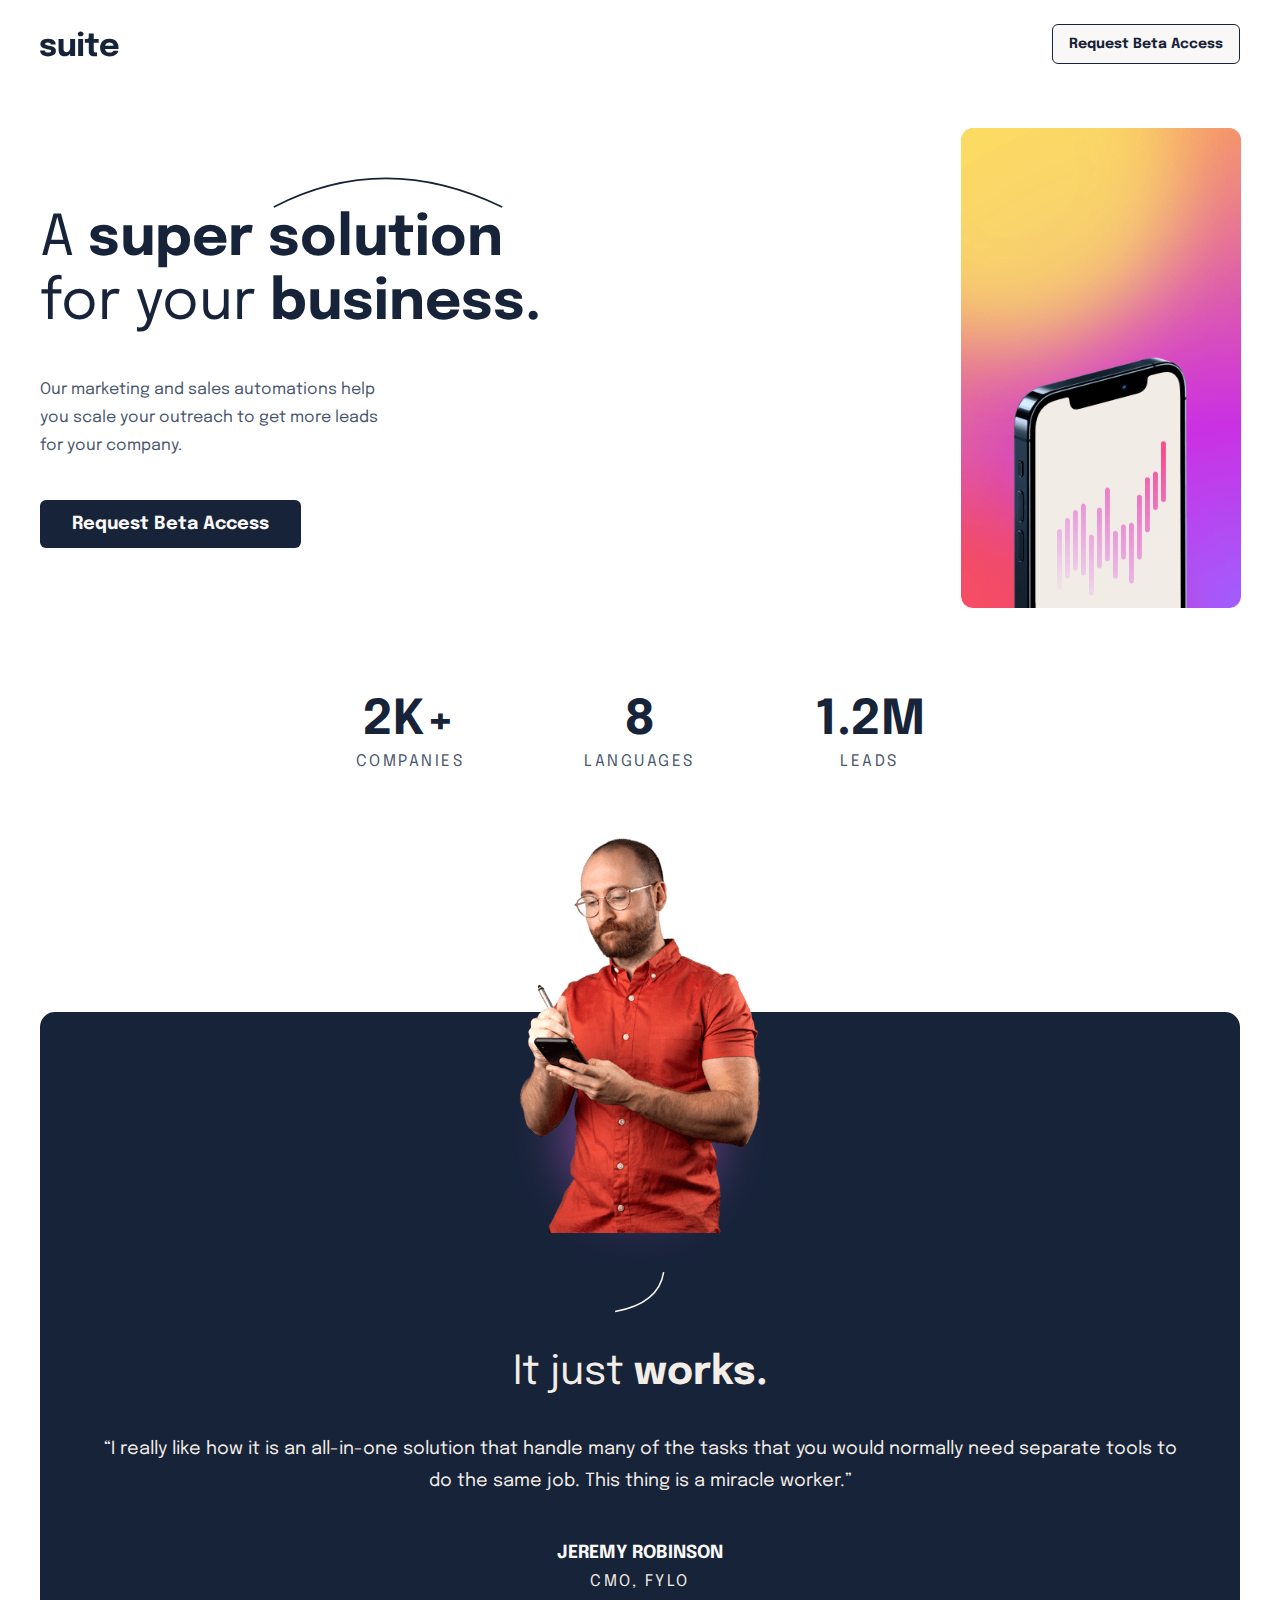
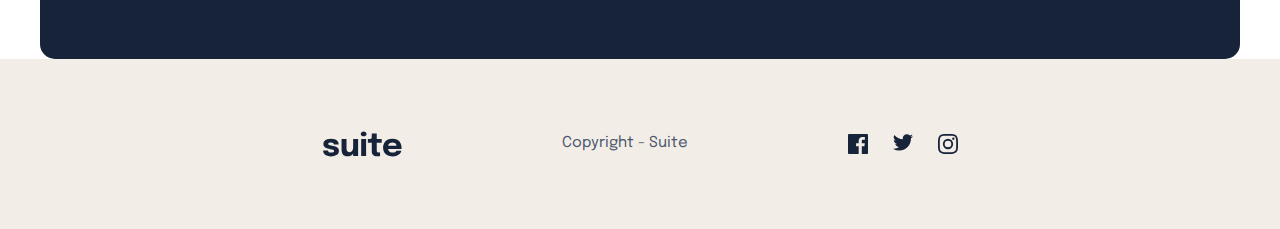
==== suite-landing-page/starter-code/index.html @ a3b5d8e9 "initial commit" ====
<!DOCTYPE html>
<html lang="en">

<head>
  <meta charset="UTF-8">
  <meta name="viewport" content="width=device-width, initial-scale=1.0">
  <link rel="icon" type="image/png" sizes="32x32" href="./assets/favicon-32x32.png">
  <link rel="stylesheet" href="reset.css">
  <link rel="stylesheet" href="styles.css">
  <title>Frontend Mentor | Suite landing page</title>
</head>

<body>
  <header>
    <nav class="navbar container">
      <img src="./assets/logo.svg" alt="logo do site">
      <button class="btn-primary">Request Beta Access</button>
    </nav>
  </header>

  <main>
    <div class="container">
      <h1 class="heading-l">A <span>super solution</span> <br>for your <span>business.</span>
        <img class="pattern-main" src="./assets/pattern-curved-line-1.svg" alt="pattern de linha curvada">
      </h1>
      <p class="main-description">Our marketing and sales automations help <br>you scale your outreach to get more leads
        <br>for your company.</p>
      <button class="btn-secondary">Request Beta Access</button>
      
      <img class="main-hero" src="./assets/image-hero-landscape.png" alt="imagem de um celular">
      <img class="main-hero-tablet" src="./assets/image-hero-portrait.png" alt="imagem de um celular">
      <img class="main-hero-desktop" src="./assets/image-hero-portrait@2x.png" alt="imagem de um celular">
    </div>
    <div class="infos">
      <div class="info-item">
        <h1>2K+</h1>
        <span>Companies</span>
      </div>
      <div class="info-item">
        <h1>8</h1>
        <span>Languages</span>
      </div>
      <div class="info-item">
        <h1>1.2M</h1>
        <span>Leads</span>
      </div>
    </div>

  </main>

  <footer>
    <div class="container container-2">
      <img class="pattern-blur" src="./assets/pattern-blur.svg" alt="pattern de borrão de luz">
      <img class="image-jeremy" src="./assets/image-jeremy-small.png" alt="imagem de um homem no celular">
      <img class="image-jeremy-desktop" src="./assets/image-jeremy-large@2x.png" alt="imagem de um homem no celular">
      <img class="pattern-footer" src="./assets/pattern-curved-line-2.svg" alt="pattern de linha curvada">
      <h1>It just <span>works.</span></h1>
      <p>“I really like how it is an all-in-one solution that handle many of the tasks that you would normally need
        separate tools to do the same job. This thing is a miracle worker.”</p>
      <div class="spans-jeremy-cmo">
        <span class="span-jeremy">Jeremy Robinson<br></span>
        <span class="span-cmo">Cmo, Fylo</span>
      </div>
    </div>
    
    <nav class="nav-footer">
      <img class="logo-footer" src="./assets/logo.svg" alt="logo do site">
      <span>Copyright - Suite</span>
      <div class="icons-footer">
        <img src="./assets/icon-facebook.svg" alt="icon do facebook">
        <img src="./assets/icon-twitter.svg" alt="icon do twitter">
        <img src="./assets/icon-instagram.svg" alt="icon do instagram">
      </div>
    </nav>
  </footer>
</body>

</html>
---- suite-landing-page/starter-code/styles.css ----
@import url('https://fonts.googleapis.com/css2?family=Epilogue:wght@400;700&display=swap');

/*GERAL*/

:root {
    --grey: #49566D;
    --dark-blue: #172339;
    --cream-white: #FAF8F6;
    --cream: #F3EDE7;
}

html {
    font-size: 62.5%; /*medidas relativas pra fontes*/
}

body * {
    font-family: 'Epilogue', sans-serif; /*grau de especificidade maior que o do reset.css*/
}

.container {
    padding-right: 16px; /*paddings de 16px ao longo da landing page*/
    padding-left: 16px;
}

/*HEADER*/

.navbar {
    display: flex;
    justify-content: space-between;
    align-items: center;
    margin-top: 24px;
}

.btn-primary {
    color: var(--dark-blue);
    border: 1px solid var(--dark-blue);
    border-radius: 6px;
    padding: 12px 16px;
    background-color: var(--cream-white);
    font-weight: bold;
    font-size: 1.4rem;
    transition: all .3s linear;
    cursor: pointer;
}

.btn-primary:hover {
    color: var(--cream-white);
    background-color: var(--dark-blue);
}

/*MAIN*/

/*dúvida pra centralizar essa div
.container-1  {
    margin: 0 auto; 
}
*/

.pattern-main {
    position: absolute;
    max-width: 150px;
    bottom: 84px;
    left: 160px;
}

.heading-l {
    color: var(--dark-blue);
    font-size: 3.8rem;
    font-weight: 400;
    margin-top: 84px;
    margin-bottom: 32px;
    position: relative;
    line-height: 44px;
}

.heading-l span {
    font-weight: bold;
}

.main-description {
    color: var(--grey);
    font-size: 1.6rem;
    font-weight: 400;
    margin-bottom: 32px;
    line-height: 28px;
}

.btn-secondary {
    color: var(--cream-white);
    border: none;
    border-radius: 6px;
    padding: 15px 32px;
    background-color: var(--dark-blue);
    font-weight: bold;
    font-size: 1.8rem;
    /*transition: all .3s linear; o transition não funciona aqui, tem que ser animation por conta do background ser um gradiente*/
    cursor: pointer;
    margin-bottom: 55px;
}

.btn-secondary:hover {
    background: linear-gradient(135deg, #A060FF 0%, #CB30E3 49.21%, #FFA84E 100%);
}

.main-hero {
    display: block;
    margin: 0 auto;
}

.main-hero-tablet, .main-hero-desktop {
    display: none;
}

main .infos {
    display: flex;
    flex-direction: column;
    align-items: center;
    text-align: center;
    gap: 32px;
    margin: 56px 0px;
    margin-bottom: 237px;
}

.info-item h1 {
    color: var(--dark-blue);
    font-size: 4.8rem;
    font-weight: bold;
    line-height: 56px;
}

.info-item span {
    color: var(--grey);
    font-size: 1.6rem;
    font-weight: 400;
    text-transform: uppercase;
    letter-spacing: 2.5px;
    line-height: 26px;
}

/*FOOTER*/

footer .container {
    background-color: var(--dark-blue);
    border-radius: 15px;
    display: flex;
    flex-direction: column;
    align-items: center;
    text-align: center;
    gap: 40px;
    position: relative;
}

footer .pattern-blur {
    position: absolute;
    top: -17px;
    max-width: 280px;
}

footer .image-jeremy-desktop {
    display: none;
}

footer .image-jeremy {
    position: absolute;
    top: -174px;
}

.pattern-footer {
    max-width: 50px;
    margin-top: 260px;
}

footer h1 {
    color: var(--cream);
    font-size: 4.0rem;
    font-weight: 400;
}

footer h1 span {
    font-weight: bold;
}

footer p {
    color: var(--cream);
    font-size: 1.8rem;
    font-weight: 400;
    line-height: 32px;
}

footer .span-jeremy {
    color: var(--cream-white);
    font-size: 1.8rem;
    font-weight: bold;
    text-transform: uppercase;
    padding-bottom: 12px; /*não estou conseguindo dar um espaçamento entre esses dois spans*/
    line-height: 32px;
}

footer .span-cmo {
    color: var(--cream);
    font-size: 1.6rem;
    text-transform: uppercase;
    letter-spacing: 2.5px;
    line-height: 26px;
}

footer .spans-jeremy-cmo {
    padding-bottom: 64px;
}

.nav-footer {
    display: flex;
    flex-direction: column;
    align-items: center;
    gap: 33px; /*perguntar o mateus sobre esse gap aqui*/
    background-color: var(--cream);
}

.nav-footer .logo-footer {
    margin-top: 56px;
}

.nav-footer span {
    color: var(--grey);
    font-size: 1.5rem;
    font-weight: 400;
}

.icons-footer {
    display: grid;
    grid-template-columns: repeat(3, 1fr);
    grid-template-rows: 1fr;
    grid-column-gap: 25px;
    /*não sei como fazer o hover aqui, os icons têm que ficar mais claros*/
    margin-bottom: 76px;
}

/*MEDIA QUERY*/

@media screen and (min-width: 768px) {
    /*GERAL*/

    .container {
        padding-right: 40px;
        padding-left: 40px;
    }

    /*HEADER*/

    .navbar {
        padding-bottom: 60px;
    }

    /*MAIN*/

    .pattern-main {
        max-width: 230px;
        bottom: 128px;
        left: 233px;
    }

    .heading-l {
        font-size: 5.6rem;
        margin-top: 84px;
        margin-bottom: 40px;
        line-height: 64px;
    }

    .main-description {
        margin-bottom: 40px;
    }

    .main-hero {
        display: none;
    }

    .main-hero-tablet {
        display: block;
        position: absolute;
        max-width: 280px;
        top: 128px;
        right: 39px;
        z-index: -1;
    }

    main .infos {
        display: flex;
        flex-direction: row;
        justify-content: center;
        text-align: center;
        gap: 120px;
        margin: 90px 0px;
        margin-bottom: 237px;
    }

    /*FOOTER*/

    .container-2 {
        padding-right: 58px;
        padding-left: 58px;
        margin-right: 40px;
        margin-left: 40px;
    }

    .nav-footer {
        flex-direction: row;
        align-items: center;
        justify-content: center;
        gap: 160px;
        padding: 72px 40px;
    }

    .nav-footer .logo-footer {
        margin-top: 0px;
    }

    .icons-footer {
        margin-bottom: 0px;
    }

}

@media screen and (min-width: 1440px) {
    /*GERAL*/

    .container {
        padding-right: 165px;
        padding-left: 165px;
    }

    /*HEADER*/

    .navbar {
        padding-bottom: 170px;
    }

    /*MAIN*/

    .heading-l {
        font-size: 7.2rem;
    }

    main {
        display: flex;
        margin: 0 auto;
    }

    .pattern-main {
        max-width: 280px;
        bottom: 149px;
        left: 304px;
    }

    .main-hero-tablet  {
        display: none;
    }    

    .main-hero-desktop {
        display: block;
        position: absolute;
        max-width: 350px;
        top: 176px;
        left: 715px;
        z-index: -1;
    }

    main .infos {
        display: flex;
        flex-direction: column;
        text-align: left;
        gap: 60px;
        margin-left: 285px;
    }

    /*FOOTER*/

    footer .pattern-blur {
        top: 143px;
        left: 53px;
        max-width: 100%;
    }

    .image-jeremy {
        display: none;
    }

    footer .image-jeremy-desktop {
        display: block;
        position: absolute;
        max-width: 480px;
        left: 104px;
        top: -42px;
    }

    .container-2 {
        /*display: flex; o display flex não está funcionando aqui*/
        padding-right: 125px;
        padding-left: 634px;
        margin-right: 165px;
        margin-left: 165px; /*isso aqui não seria caso de margin 0 auto?*/
    }

    .nav-footer {
        justify-content: space-around;
        padding-top: 95px;
        padding-bottom: 72px;
    }

}
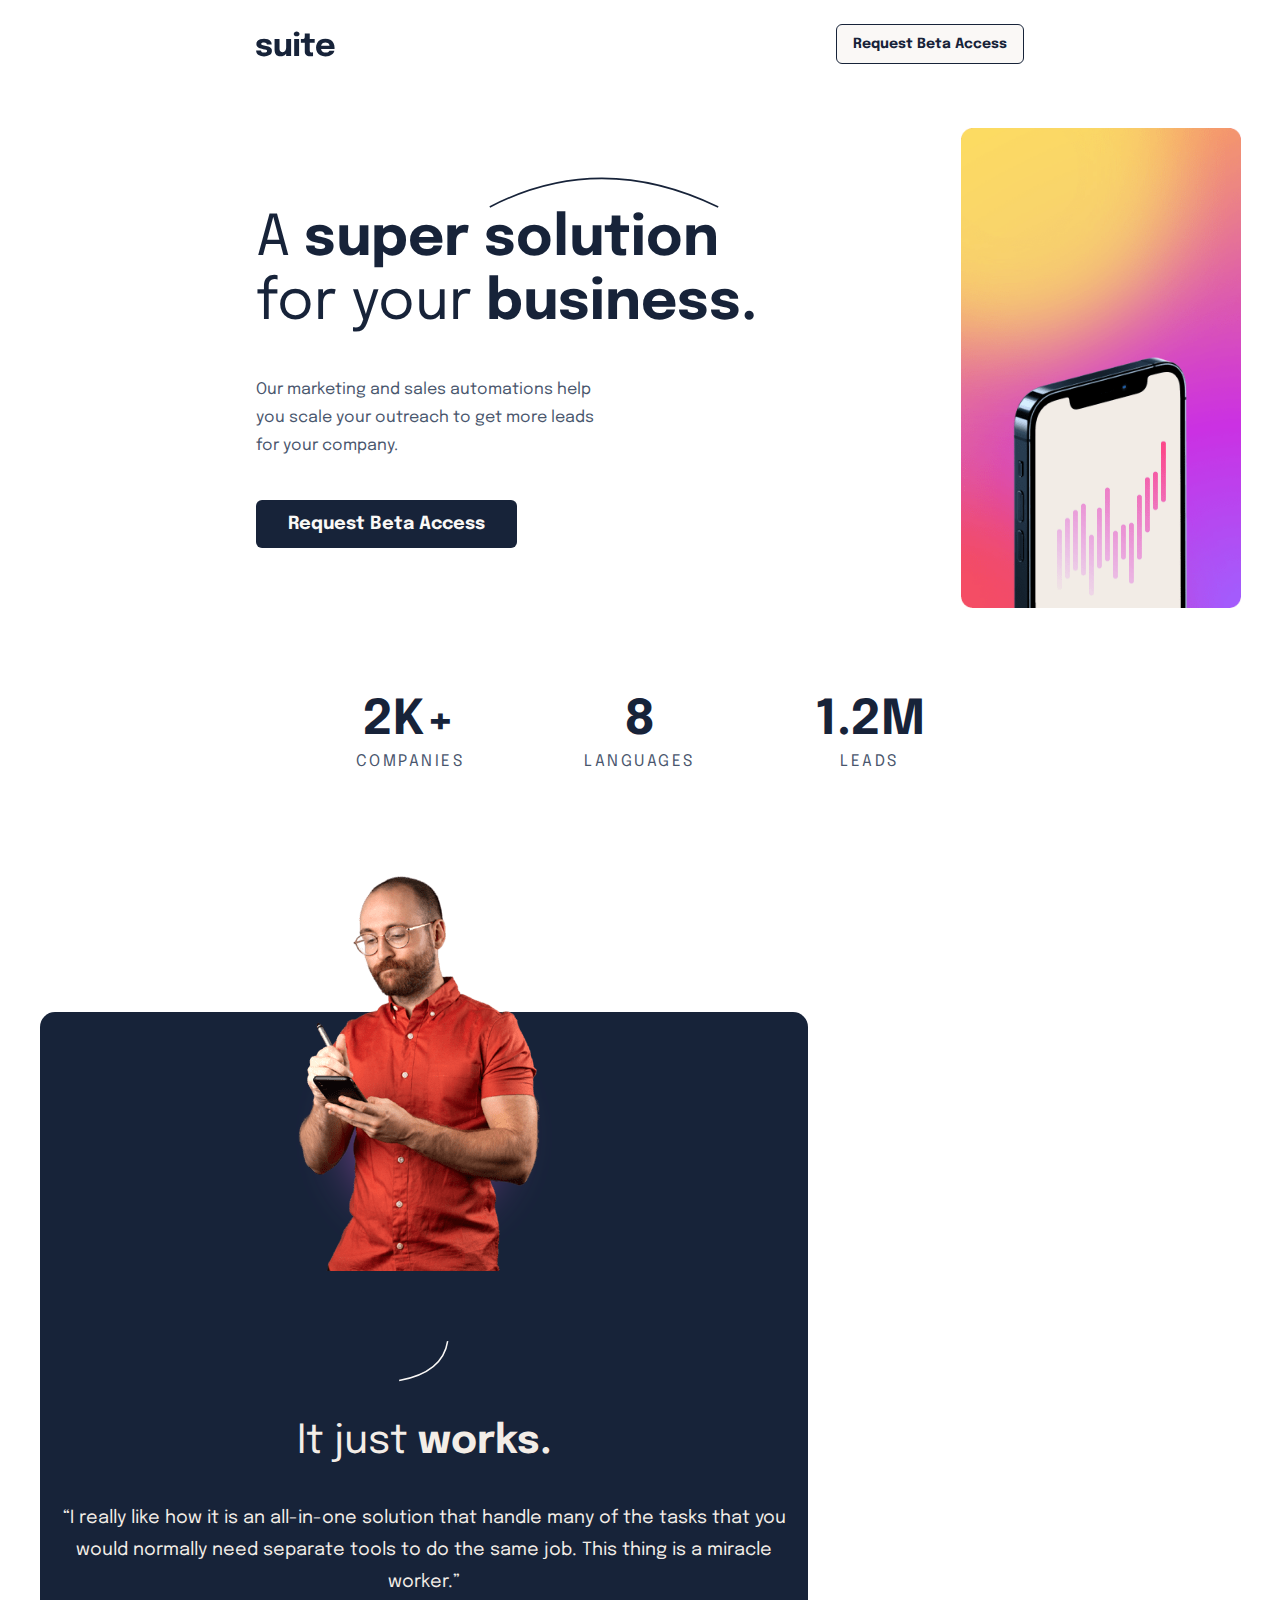
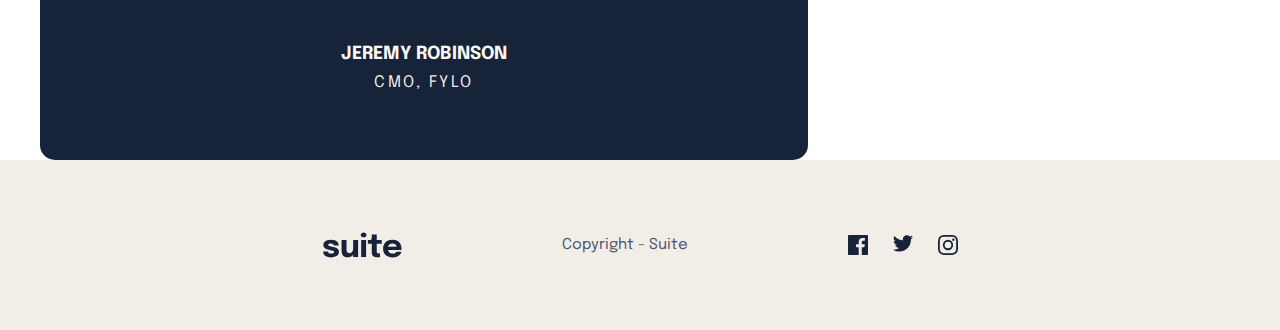
==== commit 76b285c5: "Commit push" ====
--- a/suite-landing-page/starter-code/index.html
+++ b/suite-landing-page/starter-code/index.html
@@ -23,10 +23,9 @@
       <h1 class="heading-l">A <span>super solution</span> <br>for your <span>business.</span>
         <img class="pattern-main" src="./assets/pattern-curved-line-1.svg" alt="pattern de linha curvada">
       </h1>
-      <p class="main-description">Our marketing and sales automations help <br>you scale your outreach to get more leads
-        <br>for your company.</p>
+      <p class="main-description">Our marketing and sales automations help <br>you scale your outreach to get more leads 
+      <br>for your company.</p>
       <button class="btn-secondary">Request Beta Access</button>
-      
       <img class="main-hero" src="./assets/image-hero-landscape.png" alt="imagem de um celular">
       <img class="main-hero-tablet" src="./assets/image-hero-portrait.png" alt="imagem de um celular">
       <img class="main-hero-desktop" src="./assets/image-hero-portrait@2x.png" alt="imagem de um celular">
@@ -45,24 +44,26 @@
         <span>Leads</span>
       </div>
     </div>
-
   </main>
 
   <footer>
-    <div class="container container-2">
-      <img class="pattern-blur" src="./assets/pattern-blur.svg" alt="pattern de borrão de luz">
-      <img class="image-jeremy" src="./assets/image-jeremy-small.png" alt="imagem de um homem no celular">
-      <img class="image-jeremy-desktop" src="./assets/image-jeremy-large@2x.png" alt="imagem de um homem no celular">
+    <div class="container recommendation-box">
+      <div class="recommendation-box-left">
+        <img class="pattern-blur" src="./assets/pattern-blur.svg" alt="pattern de borrão de luz">
+        <img class="image-jeremy" src="./assets/image-jeremy-small.png" alt="imagem de um homem no celular">
+        <img class="image-jeremy-desktop" src="./assets/image-jeremy-large@2x.png" alt="imagem de um homem no celular">
+      </div>
       <img class="pattern-footer" src="./assets/pattern-curved-line-2.svg" alt="pattern de linha curvada">
-      <h1>It just <span>works.</span></h1>
-      <p>“I really like how it is an all-in-one solution that handle many of the tasks that you would normally need
-        separate tools to do the same job. This thing is a miracle worker.”</p>
-      <div class="spans-jeremy-cmo">
-        <span class="span-jeremy">Jeremy Robinson<br></span>
-        <span class="span-cmo">Cmo, Fylo</span>
+      <div class="recommendation-box-right">
+        <h1>It just <span>works.</span></h1>
+        <p>“I really like how it is an all-in-one solution that handle many of the tasks that you would normally need
+            separate tools to do the same job. This thing is a miracle worker.”</p>
+        <div class="spans-jeremy-cmo">
+          <span class="span-jeremy">Jeremy Robinson<br></span>
+          <span class="span-cmo">Cmo, Fylo</span>
+        </div>
       </div>
     </div>
-    
     <nav class="nav-footer">
       <img class="logo-footer" src="./assets/logo.svg" alt="logo do site">
       <span>Copyright - Suite</span>
--- a/suite-landing-page/starter-code/styles.css
+++ b/suite-landing-page/starter-code/styles.css
@@ -1,7 +1,6 @@
 @import url('https://fonts.googleapis.com/css2?family=Epilogue:wght@400;700&display=swap');
 
 /*GERAL*/
-
 :root {
     --grey: #49566D;
     --dark-blue: #172339;
@@ -18,12 +17,13 @@
 }
 
 .container {
-    padding-right: 16px; /*paddings de 16px ao longo da landing page*/
-    padding-left: 16px;
+    /*padding-right: 16px;
+    padding-left: 16px;*/
+    width: 100%;
+    margin: 0 auto;
 }
 
 /*HEADER*/
-
 .navbar {
     display: flex;
     justify-content: space-between;
@@ -49,14 +49,7 @@
 }
 
 /*MAIN*/
-
-/*dúvida pra centralizar essa div
-.container-1  {
-    margin: 0 auto; 
-}
-*/
-
-.pattern-main {
+.pattern-main { /*magic numbers?*/
     position: absolute;
     max-width: 150px;
     bottom: 84px;
@@ -85,7 +78,7 @@
     line-height: 28px;
 }
 
-.btn-secondary {
+.btn-secondary { /*não achei códigos de outras pessoas q tenham feito essa transição no botão*/
     color: var(--cream-white);
     border: none;
     border-radius: 6px;
@@ -104,7 +97,7 @@
 
 .main-hero {
     display: block;
-    margin: 0 auto;
+    margin: 0 auto; /*isso aqui tá sendo aplicado?*/
 }
 
 .main-hero-tablet, .main-hero-desktop {
@@ -138,36 +131,50 @@
 }
 
 /*FOOTER*/
-
-footer .container {
+footer .recommendation-box {
     background-color: var(--dark-blue);
     border-radius: 15px;
     display: flex;
     flex-direction: column;
     align-items: center;
     text-align: center;
-    gap: 40px;
+    height: 748px;
+}
+
+.recommendation-box-left {
+    height: 50%;
     position: relative;
 }
 
 footer .pattern-blur {
+    max-width: 280px;
     position: absolute;
-    top: -17px;
-    max-width: 280px;
+    bottom: 50px;
+    left: calc(50% - 140px);
+}
+
+footer .image-jeremy {
+    max-width: 252px;
+    position: absolute;
+    bottom: 55px;
+    left: calc(50% - 126px);
 }
 
 footer .image-jeremy-desktop {
     display: none;
 }
 
-footer .image-jeremy {
-    position: absolute;
-    top: -174px;
-}
-
 .pattern-footer {
     max-width: 50px;
-    margin-top: 260px;
+    margin-top: 15px;
+    margin-bottom: 40px;
+}
+
+.recommendation-box-right {
+    height: 50%;
+    display: flex;
+    flex-direction: column;
+    gap: 40px;
 }
 
 footer h1 {
@@ -192,7 +199,6 @@
     font-size: 1.8rem;
     font-weight: bold;
     text-transform: uppercase;
-    padding-bottom: 12px; /*não estou conseguindo dar um espaçamento entre esses dois spans*/
     line-height: 32px;
 }
 
@@ -235,25 +241,22 @@
     margin-bottom: 76px;
 }
 
-/*MEDIA QUERY*/
-
+/*MEDIA QUERY-TABLET*/
 @media screen and (min-width: 768px) {
     /*GERAL*/
-
     .container {
-        padding-right: 40px;
-        padding-left: 40px;
+        /*padding-right: 40px;
+        padding-left: 40px;*/
+        max-width: 768px;
     }
 
     /*HEADER*/
-
     .navbar {
         padding-bottom: 60px;
     }
 
     /*MAIN*/
-
-    .pattern-main {
+    .pattern-main { /*magic numbers?*/
         max-width: 230px;
         bottom: 128px;
         left: 233px;
@@ -274,7 +277,7 @@
         display: none;
     }
 
-    .main-hero-tablet {
+    .main-hero-tablet { /*magic numbers?*/
         display: block;
         position: absolute;
         max-width: 280px;
@@ -283,7 +286,7 @@
         z-index: -1;
     }
 
-    main .infos {
+    main .infos { /*magic numbers?*/
         display: flex;
         flex-direction: row;
         justify-content: center;
@@ -294,12 +297,9 @@
     }
 
     /*FOOTER*/
-
-    .container-2 {
-        padding-right: 58px;
-        padding-left: 58px;
+    footer .recommendation-box {
+        margin-left: 40px;
         margin-right: 40px;
-        margin-left: 40px;
     }
 
     .nav-footer {
@@ -317,35 +317,33 @@
     .icons-footer {
         margin-bottom: 0px;
     }
-
-}
-
+}
+
+/*MEDIA QUERY-DESKTOP*/
 @media screen and (min-width: 1440px) {
     /*GERAL*/
-
     .container {
-        padding-right: 165px;
-        padding-left: 165px;
+        /*padding-right: 165px;
+        padding-left: 165px;*/
+        max-width: 1440px;
     }
 
     /*HEADER*/
-
     .navbar {
         padding-bottom: 170px;
     }
 
     /*MAIN*/
-
     .heading-l {
         font-size: 7.2rem;
     }
 
     main {
         display: flex;
-        margin: 0 auto;
-    }
-
-    .pattern-main {
+        margin: 0 auto; /*isso tá funcionando aqui?*/
+    }
+
+    .pattern-main { /*magic numbers?*/
         max-width: 280px;
         bottom: 149px;
         left: 304px;
@@ -353,9 +351,9 @@
 
     .main-hero-tablet  {
         display: none;
-    }    
-
-    .main-hero-desktop {
+    }
+
+    .main-hero-desktop { /*magic numbers?*/
         display: block;
         position: absolute;
         max-width: 350px;
@@ -364,7 +362,7 @@
         z-index: -1;
     }
 
-    main .infos {
+    main .infos { /*magic numbers?*/
         display: flex;
         flex-direction: column;
         text-align: left;
@@ -373,31 +371,44 @@
     }
 
     /*FOOTER*/
+    footer .recommendation-box {
+        margin-left: 164px;
+        margin-right: 164px;
+        flex-direction: row;
+        height: 545px;
+    }
+
+    .recommendation-box-left {
+        width: 50%;
+    }
+
+    .recommendation-box-right {
+        width: 50%;
+        text-align: left;
+    }
 
     footer .pattern-blur {
-        top: 143px;
-        left: 53px;
-        max-width: 100%;
-    }
-
-    .image-jeremy {
+        max-width: 520px;
+        bottom: -136px;
+        left: calc(50% - 260px);
+    }
+
+    footer .image-jeremy {
         display: none;
     }
 
     footer .image-jeremy-desktop {
         display: block;
         position: absolute;
-        max-width: 480px;
-        left: 104px;
-        top: -42px;
-    }
-
-    .container-2 {
-        /*display: flex; o display flex não está funcionando aqui*/
-        padding-right: 125px;
-        padding-left: 634px;
-        margin-right: 165px;
-        margin-left: 165px; /*isso aqui não seria caso de margin 0 auto?*/
+        max-width: 375px;
+        left: calc(50% - 187px);
+        bottom: -136px;
+    }
+
+    .pattern-footer {
+        max-width: 65px;
+        margin-left: 53px;
+        margin-right: 53px;
     }
 
     .nav-footer {
@@ -405,5 +416,4 @@
         padding-top: 95px;
         padding-bottom: 72px;
     }
-
 }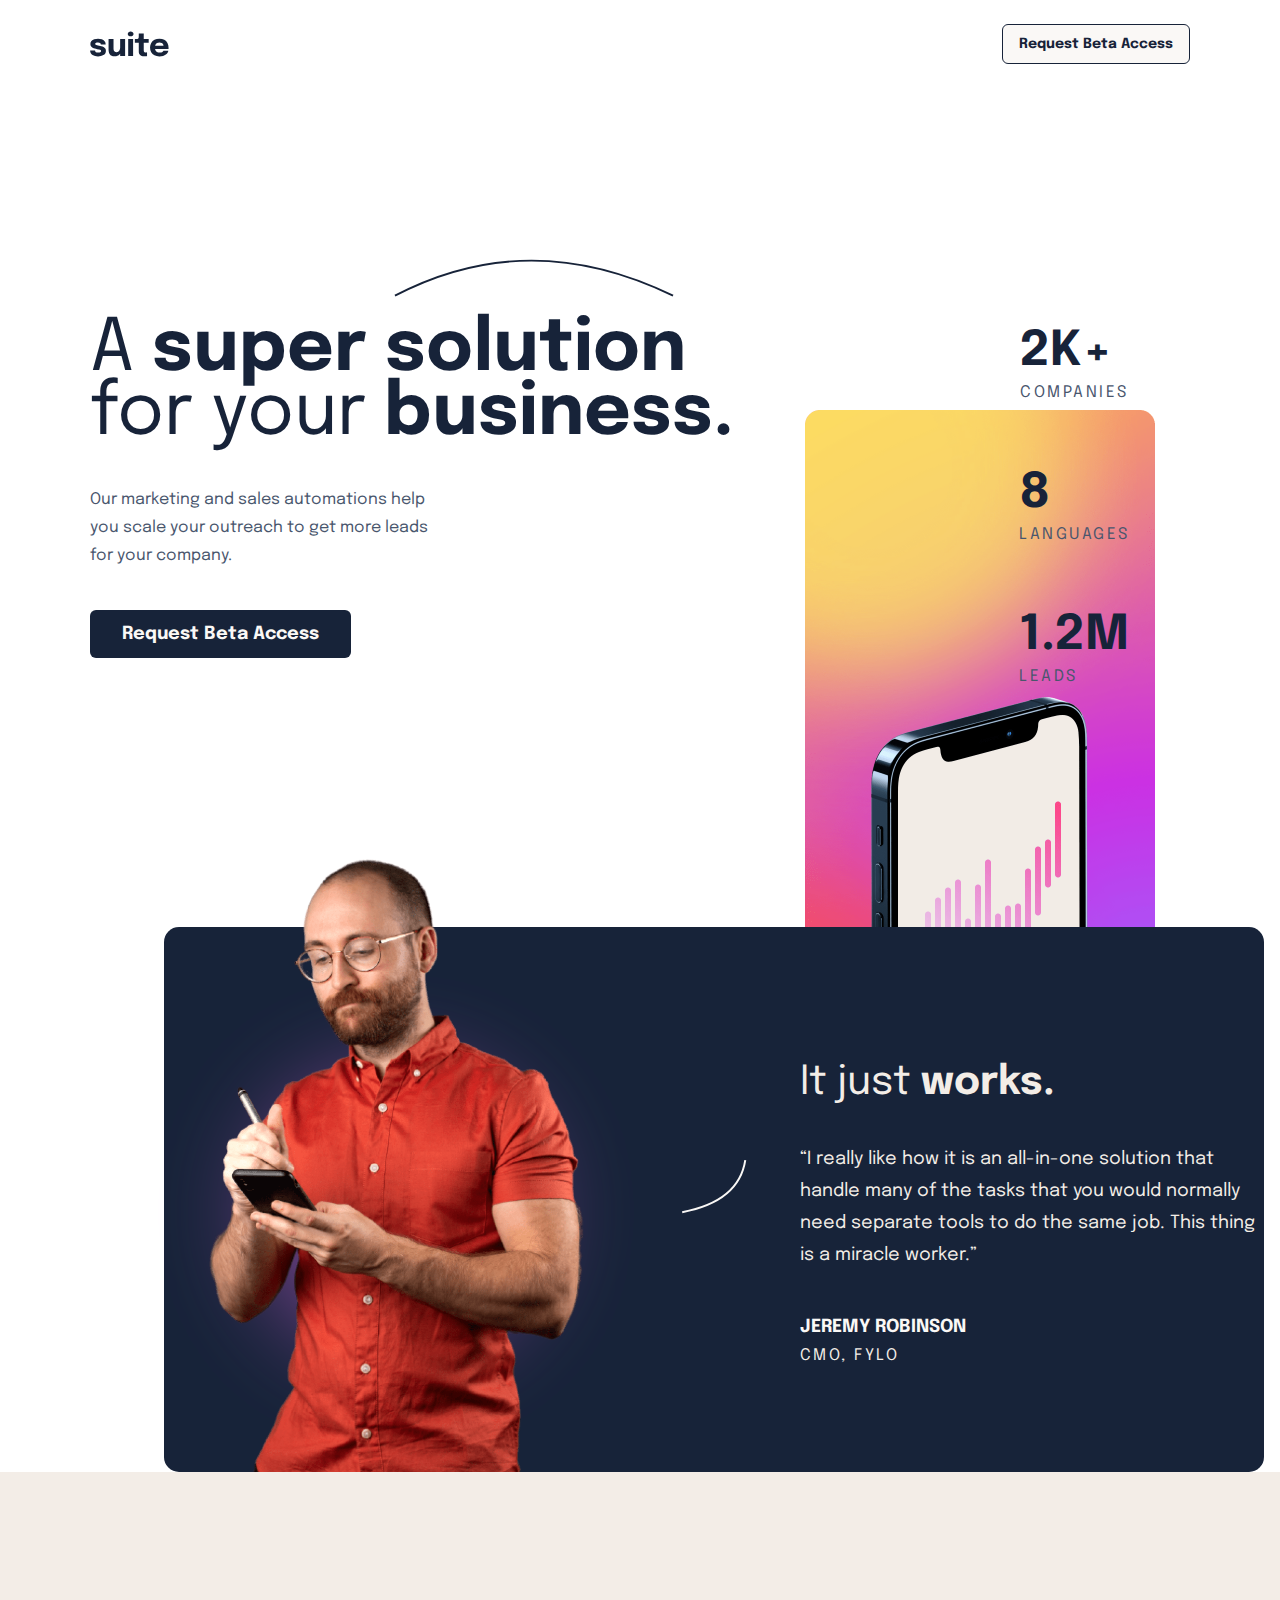
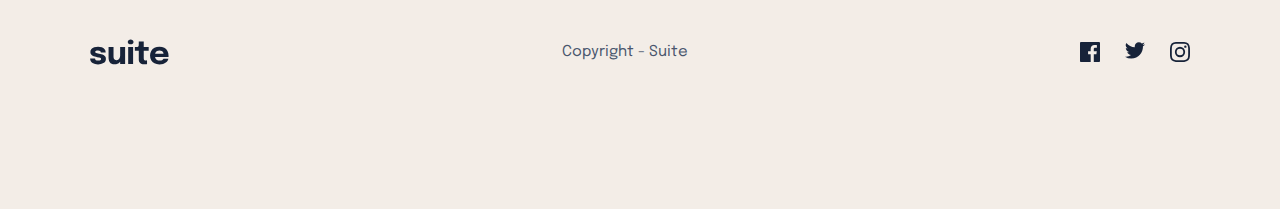
==== commit e059886f: "changes" ====
--- a/suite-landing-page/starter-code/index.html
+++ b/suite-landing-page/starter-code/index.html
@@ -18,8 +18,8 @@
     </nav>
   </header>
 
-  <main>
-    <div class="container">
+  <main class="container">
+    <div class="heading-container">
       <h1 class="heading-l">A <span>super solution</span> <br>for your <span>business.</span>
         <img class="pattern-main" src="./assets/pattern-curved-line-1.svg" alt="pattern de linha curvada">
       </h1>
@@ -65,12 +65,14 @@
       </div>
     </div>
     <nav class="nav-footer">
-      <img class="logo-footer" src="./assets/logo.svg" alt="logo do site">
-      <span>Copyright - Suite</span>
-      <div class="icons-footer">
-        <img src="./assets/icon-facebook.svg" alt="icon do facebook">
-        <img src="./assets/icon-twitter.svg" alt="icon do twitter">
-        <img src="./assets/icon-instagram.svg" alt="icon do instagram">
+      <div class="container nav-inner">
+        <img class="logo-footer" src="./assets/logo.svg" alt="logo do site">
+        <span>Copyright - Suite</span>
+        <div class="icons-footer">
+          <img src="./assets/icon-facebook.svg" alt="icon do facebook">
+          <img src="./assets/icon-twitter.svg" alt="icon do twitter">
+          <img src="./assets/icon-instagram.svg" alt="icon do instagram">
+        </div>
       </div>
     </nav>
   </footer>
--- a/suite-landing-page/starter-code/styles.css
+++ b/suite-landing-page/starter-code/styles.css
@@ -17,8 +17,8 @@
 }
 
 .container {
-    /*padding-right: 16px;
-    padding-left: 16px;*/
+    padding-right: 16px;
+    padding-left: 16px;
     width: 100%;
     margin: 0 auto;
 }
@@ -49,6 +49,13 @@
 }
 
 /*MAIN*/
+.heading-container {
+    position: relative;
+    display: flex;
+    flex-direction: column;
+    align-items: center;
+}
+
 .pattern-main { /*magic numbers?*/
     position: absolute;
     max-width: 150px;
@@ -142,7 +149,7 @@
 }
 
 .recommendation-box-left {
-    height: 50%;
+    height: 100%;
     position: relative;
 }
 
@@ -215,18 +222,21 @@
 }
 
 .nav-footer {
+    background-color: var(--cream);
+}
+
+.nav-inner {
     display: flex;
     flex-direction: column;
     align-items: center;
     gap: 33px; /*perguntar o mateus sobre esse gap aqui*/
-    background-color: var(--cream);
-}
-
-.nav-footer .logo-footer {
+}
+
+.nav-inner .logo-footer {
     margin-top: 56px;
 }
 
-.nav-footer span {
+.nav-inner span {
     color: var(--grey);
     font-size: 1.5rem;
     font-weight: 400;
@@ -245,9 +255,14 @@
 @media screen and (min-width: 768px) {
     /*GERAL*/
     .container {
-        /*padding-right: 40px;
-        padding-left: 40px;*/
+        padding-right: 0px;
+        padding-left: 0px;
         max-width: 768px;
+    }
+
+    .heading-container {
+        position: relative;
+        display: block;
     }
 
     /*HEADER*/
@@ -281,8 +296,8 @@
         display: block;
         position: absolute;
         max-width: 280px;
-        top: 128px;
-        right: 39px;
+        bottom: 0px;
+        right: 10%;
         z-index: -1;
     }
 
@@ -302,15 +317,15 @@
         margin-right: 40px;
     }
 
-    .nav-footer {
+    .nav-inner {
         flex-direction: row;
         align-items: center;
-        justify-content: center;
+        justify-content: space-between;
         gap: 160px;
         padding: 72px 40px;
     }
 
-    .nav-footer .logo-footer {
+    .nav-inner .logo-footer {
         margin-top: 0px;
     }
 
@@ -319,13 +334,15 @@
     }
 }
 
+
+
 /*MEDIA QUERY-DESKTOP*/
-@media screen and (min-width: 1440px) {
+@media screen and (min-width: 1100px) {
     /*GERAL*/
     .container {
         /*padding-right: 165px;
         padding-left: 165px;*/
-        max-width: 1440px;
+        max-width: 1100px;
     }
 
     /*HEADER*/
@@ -340,7 +357,6 @@
 
     main {
         display: flex;
-        margin: 0 auto; /*isso tá funcionando aqui?*/
     }
 
     .pattern-main { /*magic numbers?*/
@@ -389,7 +405,7 @@
 
     footer .pattern-blur {
         max-width: 520px;
-        bottom: -136px;
+        bottom: 0px;
         left: calc(50% - 260px);
     }
 
@@ -402,7 +418,7 @@
         position: absolute;
         max-width: 375px;
         left: calc(50% - 187px);
-        bottom: -136px;
+        bottom: 0px;
     }
 
     .pattern-footer {
@@ -412,7 +428,6 @@
     }
 
     .nav-footer {
-        justify-content: space-around;
         padding-top: 95px;
         padding-bottom: 72px;
     }
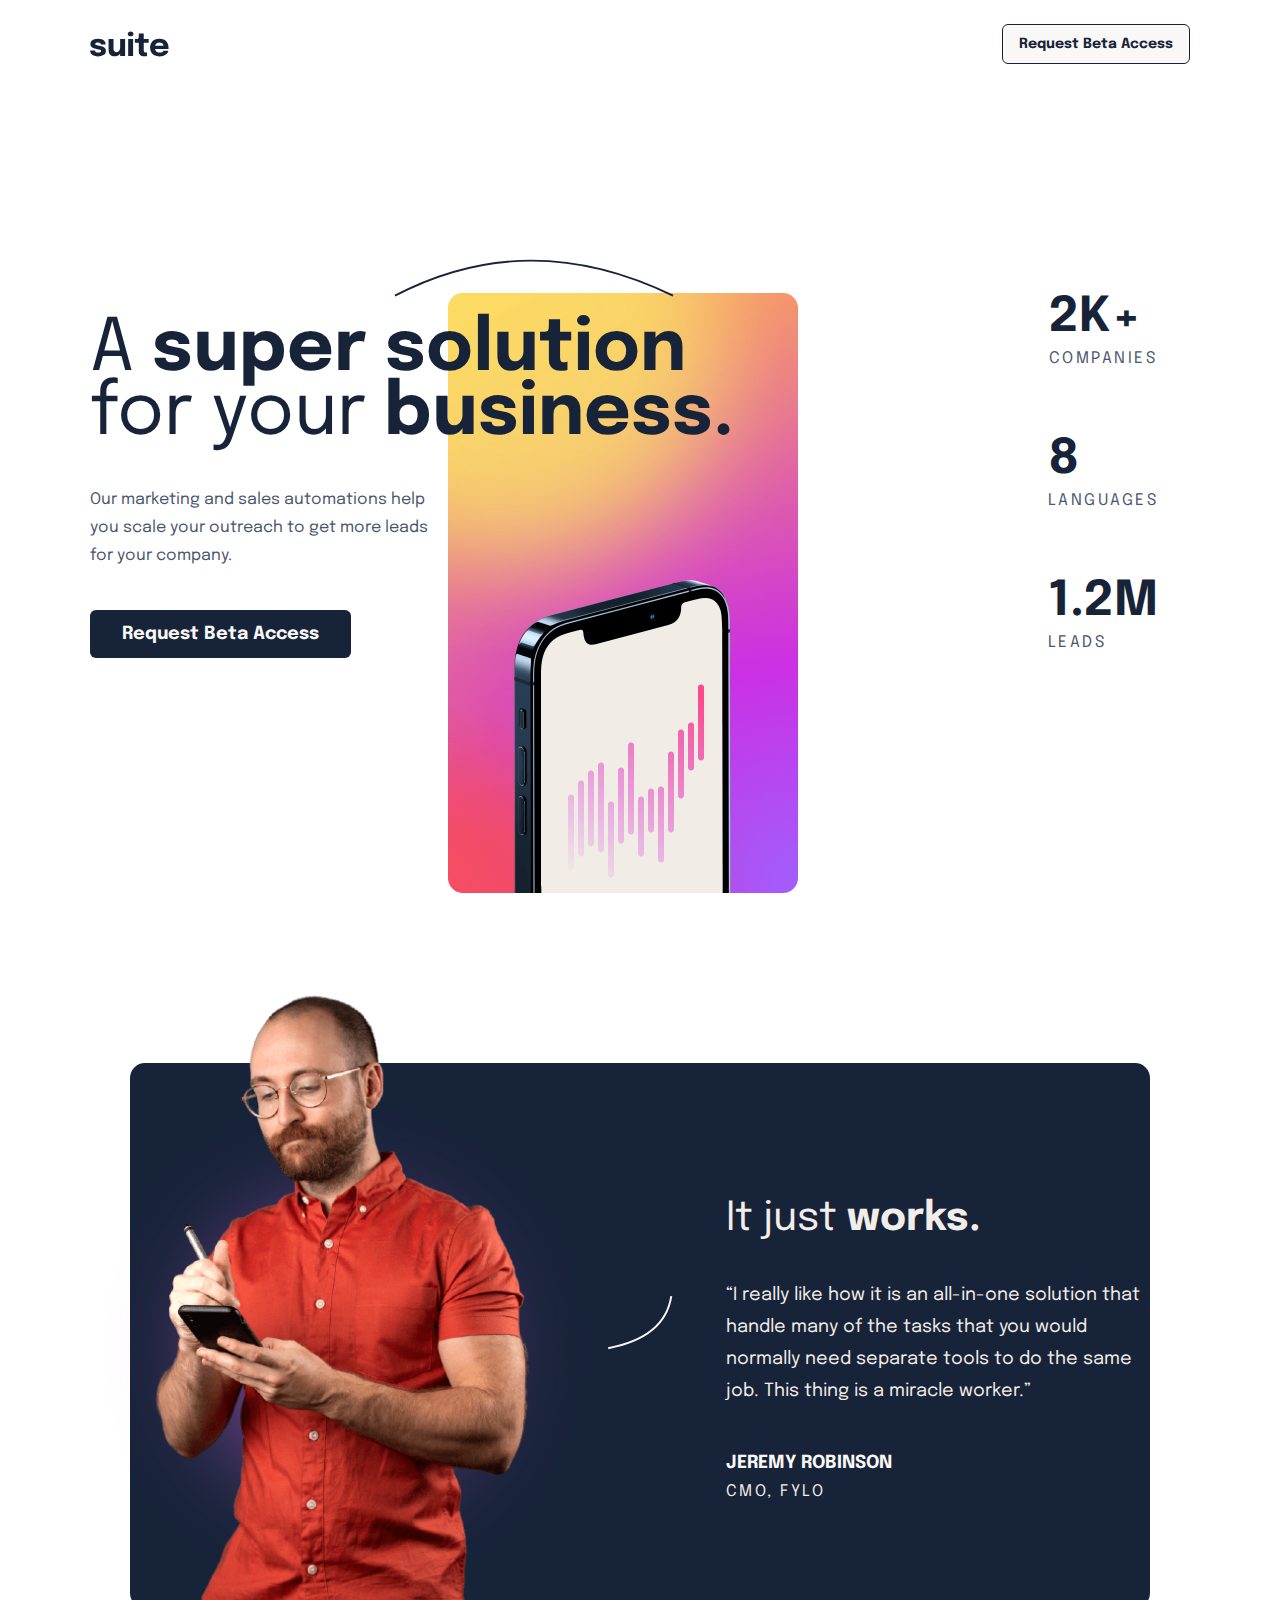
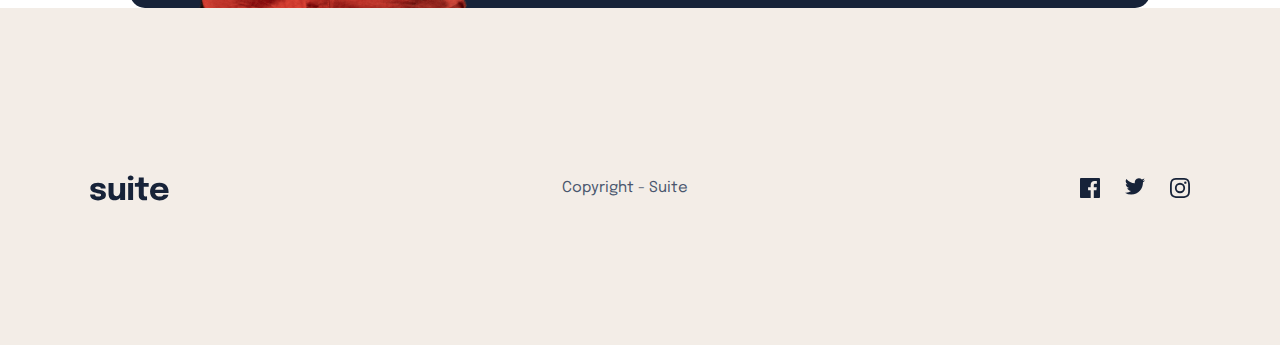
==== commit d38fe77d: "Finishing suite landing page" ====
--- a/suite-landing-page/starter-code/index.html
+++ b/suite-landing-page/starter-code/index.html
@@ -11,14 +11,14 @@
 </head>
 
 <body>
-  <header>
-    <nav class="navbar container">
+  <header class="container">
+    <nav class="navbar">
       <img src="./assets/logo.svg" alt="logo do site">
       <button class="btn-primary">Request Beta Access</button>
     </nav>
   </header>
 
-  <main class="container">
+  <main class="main-content container">
     <div class="heading-container">
       <h1 class="heading-l">A <span>super solution</span> <br>for your <span>business.</span>
         <img class="pattern-main" src="./assets/pattern-curved-line-1.svg" alt="pattern de linha curvada">
@@ -47,20 +47,22 @@
   </main>
 
   <footer>
-    <div class="container recommendation-box">
-      <div class="recommendation-box-left">
-        <img class="pattern-blur" src="./assets/pattern-blur.svg" alt="pattern de borrão de luz">
-        <img class="image-jeremy" src="./assets/image-jeremy-small.png" alt="imagem de um homem no celular">
-        <img class="image-jeremy-desktop" src="./assets/image-jeremy-large@2x.png" alt="imagem de um homem no celular">
-      </div>
-      <img class="pattern-footer" src="./assets/pattern-curved-line-2.svg" alt="pattern de linha curvada">
-      <div class="recommendation-box-right">
-        <h1>It just <span>works.</span></h1>
-        <p>“I really like how it is an all-in-one solution that handle many of the tasks that you would normally need
-            separate tools to do the same job. This thing is a miracle worker.”</p>
-        <div class="spans-jeremy-cmo">
-          <span class="span-jeremy">Jeremy Robinson<br></span>
-          <span class="span-cmo">Cmo, Fylo</span>
+    <div class="container">
+      <div class="recommendation-box">
+        <div class="recommendation-box-left">
+          <img class="pattern-blur" src="./assets/pattern-blur.svg" alt="pattern de borrão de luz">
+          <img class="image-jeremy" src="./assets/image-jeremy-small.png" alt="imagem de um homem no celular">
+          <img class="image-jeremy-desktop" src="./assets/image-jeremy-large@2x.png" alt="imagem de um homem no celular">
+        </div>
+        <img class="pattern-footer" src="./assets/pattern-curved-line-2.svg" alt="pattern de linha curvada">
+        <div class="recommendation-box-right">
+          <h1>It just <span>works.</span></h1>
+          <p>“I really like how it is an all-in-one solution that handle many of the tasks that you would normally need
+              separate tools to do the same job. This thing is a miracle worker.”</p>
+          <div class="spans-jeremy-cmo">
+            <span class="span-jeremy">Jeremy Robinson<br></span>
+            <span class="span-cmo">Cmo, Fylo</span>
+          </div>
         </div>
       </div>
     </div>
--- a/suite-landing-page/starter-code/styles.css
+++ b/suite-landing-page/starter-code/styles.css
@@ -1,6 +1,5 @@
 @import url('https://fonts.googleapis.com/css2?family=Epilogue:wght@400;700&display=swap');
 
-/*GERAL*/
 :root {
     --grey: #49566D;
     --dark-blue: #172339;
@@ -9,26 +8,24 @@
 }
 
 html {
-    font-size: 62.5%; /*medidas relativas pra fontes*/
+    font-size: 62.5%;
 }
 
 body * {
-    font-family: 'Epilogue', sans-serif; /*grau de especificidade maior que o do reset.css*/
+    font-family: 'Epilogue', sans-serif;
 }
 
 .container {
-    padding-right: 16px;
-    padding-left: 16px;
     width: 100%;
     margin: 0 auto;
 }
 
-/*HEADER*/
 .navbar {
     display: flex;
     justify-content: space-between;
     align-items: center;
     margin-top: 24px;
+    padding: 0 16px;
 }
 
 .btn-primary {
@@ -48,7 +45,6 @@
     background-color: var(--dark-blue);
 }
 
-/*MAIN*/
 .heading-container {
     position: relative;
     display: flex;
@@ -56,7 +52,7 @@
     align-items: center;
 }
 
-.pattern-main { /*magic numbers?*/
+.pattern-main {
     position: absolute;
     max-width: 150px;
     bottom: 84px;
@@ -85,7 +81,7 @@
     line-height: 28px;
 }
 
-.btn-secondary { /*não achei códigos de outras pessoas q tenham feito essa transição no botão*/
+.btn-secondary {
     color: var(--cream-white);
     border: none;
     border-radius: 6px;
@@ -93,7 +89,6 @@
     background-color: var(--dark-blue);
     font-weight: bold;
     font-size: 1.8rem;
-    /*transition: all .3s linear; o transition não funciona aqui, tem que ser animation por conta do background ser um gradiente*/
     cursor: pointer;
     margin-bottom: 55px;
 }
@@ -104,21 +99,20 @@
 
 .main-hero {
     display: block;
-    margin: 0 auto; /*isso aqui tá sendo aplicado?*/
+    margin: 0 auto;
 }
 
 .main-hero-tablet, .main-hero-desktop {
     display: none;
 }
 
-main .infos {
+.main-content .infos {
     display: flex;
     flex-direction: column;
     align-items: center;
     text-align: center;
     gap: 32px;
     margin: 56px 0px;
-    margin-bottom: 237px;
 }
 
 .info-item h1 {
@@ -137,7 +131,6 @@
     line-height: 26px;
 }
 
-/*FOOTER*/
 footer .recommendation-box {
     background-color: var(--dark-blue);
     border-radius: 15px;
@@ -146,6 +139,7 @@
     align-items: center;
     text-align: center;
     height: 748px;
+    margin-top: 170px;
 }
 
 .recommendation-box-left {
@@ -229,7 +223,7 @@
     display: flex;
     flex-direction: column;
     align-items: center;
-    gap: 33px; /*perguntar o mateus sobre esse gap aqui*/
+    gap: 33px;
 }
 
 .nav-inner .logo-footer {
@@ -247,16 +241,11 @@
     grid-template-columns: repeat(3, 1fr);
     grid-template-rows: 1fr;
     grid-column-gap: 25px;
-    /*não sei como fazer o hover aqui, os icons têm que ficar mais claros*/
     margin-bottom: 76px;
 }
 
-/*MEDIA QUERY-TABLET*/
 @media screen and (min-width: 768px) {
-    /*GERAL*/
     .container {
-        padding-right: 0px;
-        padding-left: 0px;
         max-width: 768px;
     }
 
@@ -265,13 +254,13 @@
         display: block;
     }
 
-    /*HEADER*/
     .navbar {
         padding-bottom: 60px;
-    }
-
-    /*MAIN*/
-    .pattern-main { /*magic numbers?*/
+        padding-left: 0;
+        padding-right: 0;
+    }
+
+    .pattern-main {
         max-width: 230px;
         bottom: 128px;
         left: 233px;
@@ -292,7 +281,7 @@
         display: none;
     }
 
-    .main-hero-tablet { /*magic numbers?*/
+    .main-hero-tablet {
         display: block;
         position: absolute;
         max-width: 280px;
@@ -301,17 +290,15 @@
         z-index: -1;
     }
 
-    main .infos { /*magic numbers?*/
+    .main-content .infos {
         display: flex;
         flex-direction: row;
         justify-content: center;
         text-align: center;
         gap: 120px;
-        margin: 90px 0px;
         margin-bottom: 237px;
     }
 
-    /*FOOTER*/
     footer .recommendation-box {
         margin-left: 40px;
         margin-right: 40px;
@@ -321,8 +308,8 @@
         flex-direction: row;
         align-items: center;
         justify-content: space-between;
-        gap: 160px;
-        padding: 72px 40px;
+        padding-top: 72px;
+        padding-bottom: 72px;
     }
 
     .nav-inner .logo-footer {
@@ -334,32 +321,26 @@
     }
 }
 
-
-
-/*MEDIA QUERY-DESKTOP*/
 @media screen and (min-width: 1100px) {
-    /*GERAL*/
     .container {
-        /*padding-right: 165px;
-        padding-left: 165px;*/
         max-width: 1100px;
     }
 
-    /*HEADER*/
     .navbar {
         padding-bottom: 170px;
     }
 
-    /*MAIN*/
     .heading-l {
         font-size: 7.2rem;
     }
 
-    main {
+    .main-content {
         display: flex;
-    }
-
-    .pattern-main { /*magic numbers?*/
+        justify-content: space-between;
+        margin-bottom: 64px;
+    }
+
+    .pattern-main {
         max-width: 280px;
         bottom: 149px;
         left: 304px;
@@ -369,27 +350,24 @@
         display: none;
     }
 
-    .main-hero-desktop { /*magic numbers?*/
+    .main-hero-desktop {
         display: block;
         position: absolute;
         max-width: 350px;
-        top: 176px;
-        left: 715px;
+        bottom: 0;
+        right: -10%;
         z-index: -1;
     }
 
-    main .infos { /*magic numbers?*/
+    .main-content .infos {
         display: flex;
         flex-direction: column;
         text-align: left;
         gap: 60px;
-        margin-left: 285px;
-    }
-
-    /*FOOTER*/
+        margin-right: 32px;
+    }
+
     footer .recommendation-box {
-        margin-left: 164px;
-        margin-right: 164px;
         flex-direction: row;
         height: 545px;
     }
